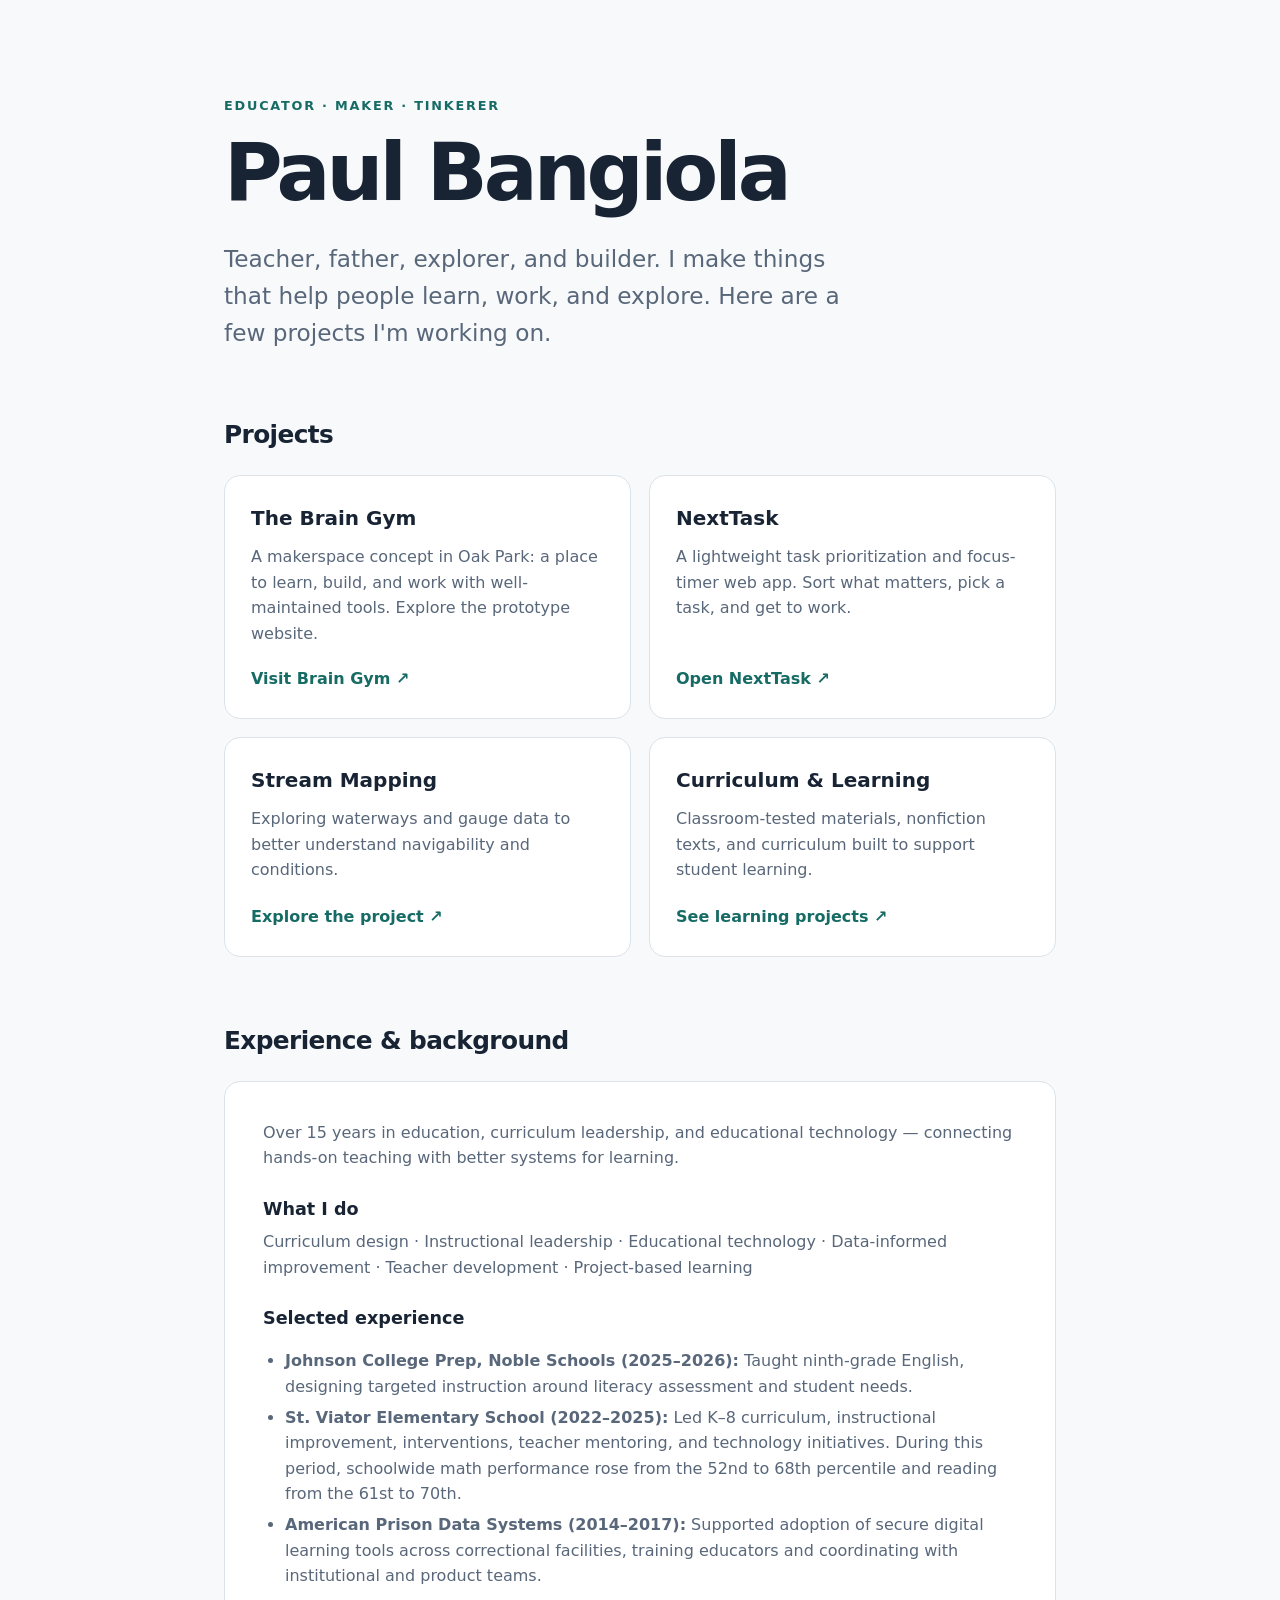
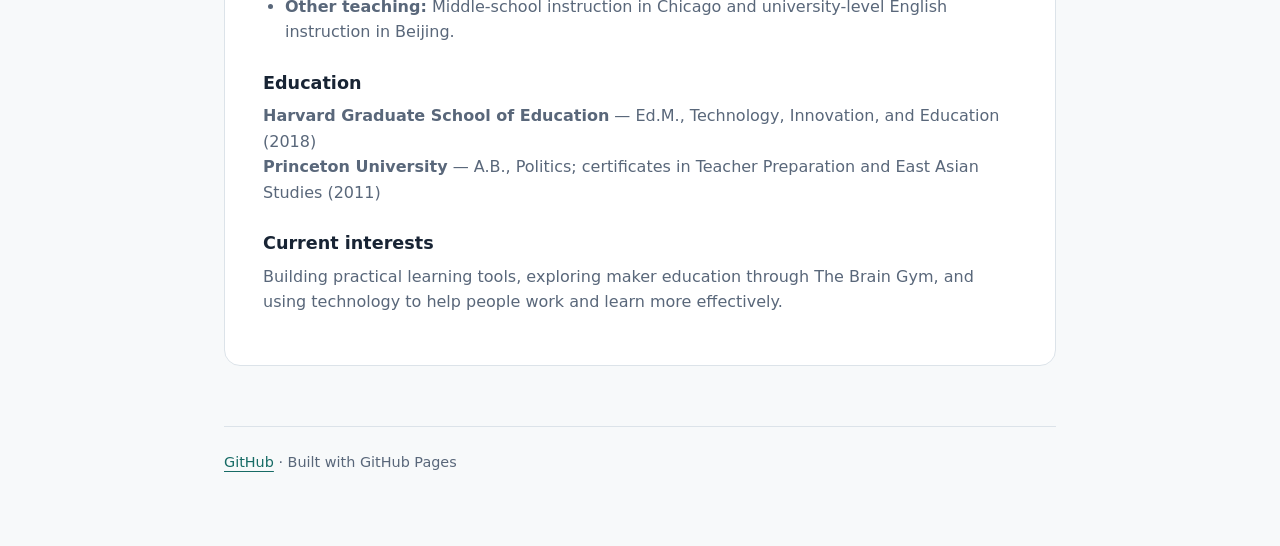
==== index.html @ 5a9c668d "Add public portfolio-style professional background" ====
<!doctype html>
<html lang="en">
<head>
<meta charset="utf-8"><meta name="viewport" content="width=device-width, initial-scale=1">
<meta name="description" content="Paul Bangiola — educator, maker, and builder. Projects in education, technology, and hands-on learning.">
<title>Paul Bangiola | Projects</title>
<style>
:root{color-scheme:light;--ink:#182434;--muted:#59677a;--line:#dce3e9;--accent:#176b65}
*{box-sizing:border-box}body{margin:0;background:#f7f9fa;color:var(--ink);font-family:system-ui,-apple-system,BlinkMacSystemFont,"Segoe UI",sans-serif;line-height:1.6}
main{max-width:880px;margin:auto;padding:clamp(32px,8vw,96px) 24px 72px}
.eyebrow{font-size:.8rem;letter-spacing:.14em;text-transform:uppercase;font-weight:750;color:var(--accent)}
h1{font-size:clamp(2.8rem,7vw,5rem);line-height:1.08;letter-spacing:-.05em;margin:14px 0}
.lead{font-size:clamp(1.15rem,2.7vw,1.45rem);max-width:650px;color:var(--muted)}
h2{margin:64px 0 20px;font-size:1.55rem;letter-spacing:-.025em}
.projects{display:grid;grid-template-columns:repeat(auto-fit,minmax(min(100%,290px),1fr));gap:18px}
.card{background:white;border:1px solid var(--line);border-radius:16px;padding:26px;display:flex;flex-direction:column;min-height:220px}
.card h3{font-size:1.25rem;margin:0 0 10px}.card p{color:var(--muted);margin:0 0 20px;flex:1}
a{color:var(--accent);text-underline-offset:4px}.card a{font-weight:700;text-decoration:none}.card a:hover{text-decoration:underline}
 .resume{background:#fff;border:1px solid var(--line);border-radius:16px;padding:clamp(22px,4vw,38px)}.resume h3{margin:24px 0 6px;font-size:1.1rem}.resume p{margin:0 0 12px;color:var(--muted)}.resume ul{padding-left:22px;color:var(--muted)}.resume li{margin:5px 0}footer{border-top:1px solid var(--line);margin-top:60px;padding-top:24px;color:var(--muted);font-size:.9rem}
</style>
</head>
<body><main>
<div class="eyebrow">Educator · Maker · Tinkerer</div>
<h1>Paul Bangiola</h1>
<p class="lead">Teacher, father, explorer, and builder. I make things that help people learn, work, and explore. Here are a few projects I'm working on.</p>
<h2>Projects</h2>
<section class="projects" aria-label="Projects">
<article class="card"><h3>The Brain Gym</h3><p>A makerspace concept in Oak Park: a place to learn, build, and work with well-maintained tools. Explore the prototype website.</p><a href="https://www.opbraingym.com/">Visit Brain Gym ↗</a></article>
<article class="card"><h3>NextTask</h3><p>A lightweight task prioritization and focus-timer web app. Sort what matters, pick a task, and get to work.</p><a href="https://pbangiola.github.io/nexttask/">Open NextTask ↗</a></article>
<article class="card"><h3>Stream Mapping</h3><p>Exploring waterways and gauge data to better understand navigability and conditions.</p><a href="https://github.com/pbangiola/southern-lake-michigan-flow">Explore the project ↗</a></article>
<article class="card"><h3>Curriculum &amp; Learning</h3><p>Classroom-tested materials, nonfiction texts, and curriculum built to support student learning.</p><a href="https://github.com/pbangiola/LearningWebsites">See learning projects ↗</a></article>
</section>
<section id="resume" aria-labelledby="resume-title"><h2 id="resume-title">Experience &amp; background</h2><div class="resume"><p>Over 15 years in education, curriculum leadership, and educational technology — connecting hands-on teaching with better systems for learning.</p><h3>What I do</h3><p>Curriculum design · Instructional leadership · Educational technology · Data-informed improvement · Teacher development · Project-based learning</p><h3>Selected experience</h3><ul><li><strong>Johnson College Prep, Noble Schools (2025–2026):</strong> Taught ninth-grade English, designing targeted instruction around literacy assessment and student needs.</li><li><strong>St. Viator Elementary School (2022–2025):</strong> Led K–8 curriculum, instructional improvement, interventions, teacher mentoring, and technology initiatives. During this period, schoolwide math performance rose from the 52nd to 68th percentile and reading from the 61st to 70th.</li><li><strong>American Prison Data Systems (2014–2017):</strong> Supported adoption of secure digital learning tools across correctional facilities, training educators and coordinating with institutional and product teams.</li><li><strong>Other teaching:</strong> Middle-school instruction in Chicago and university-level English instruction in Beijing.</li></ul><h3>Education</h3><p><strong>Harvard Graduate School of Education</strong> — Ed.M., Technology, Innovation, and Education (2018)<br><strong>Princeton University</strong> — A.B., Politics; certificates in Teacher Preparation and East Asian Studies (2011)</p><h3>Current interests</h3><p>Building practical learning tools, exploring maker education through The Brain Gym, and using technology to help people work and learn more effectively.</p></div></section>
<footer><a href="https://github.com/pbangiola">GitHub</a> · Built with GitHub Pages</footer>
</main></body></html>
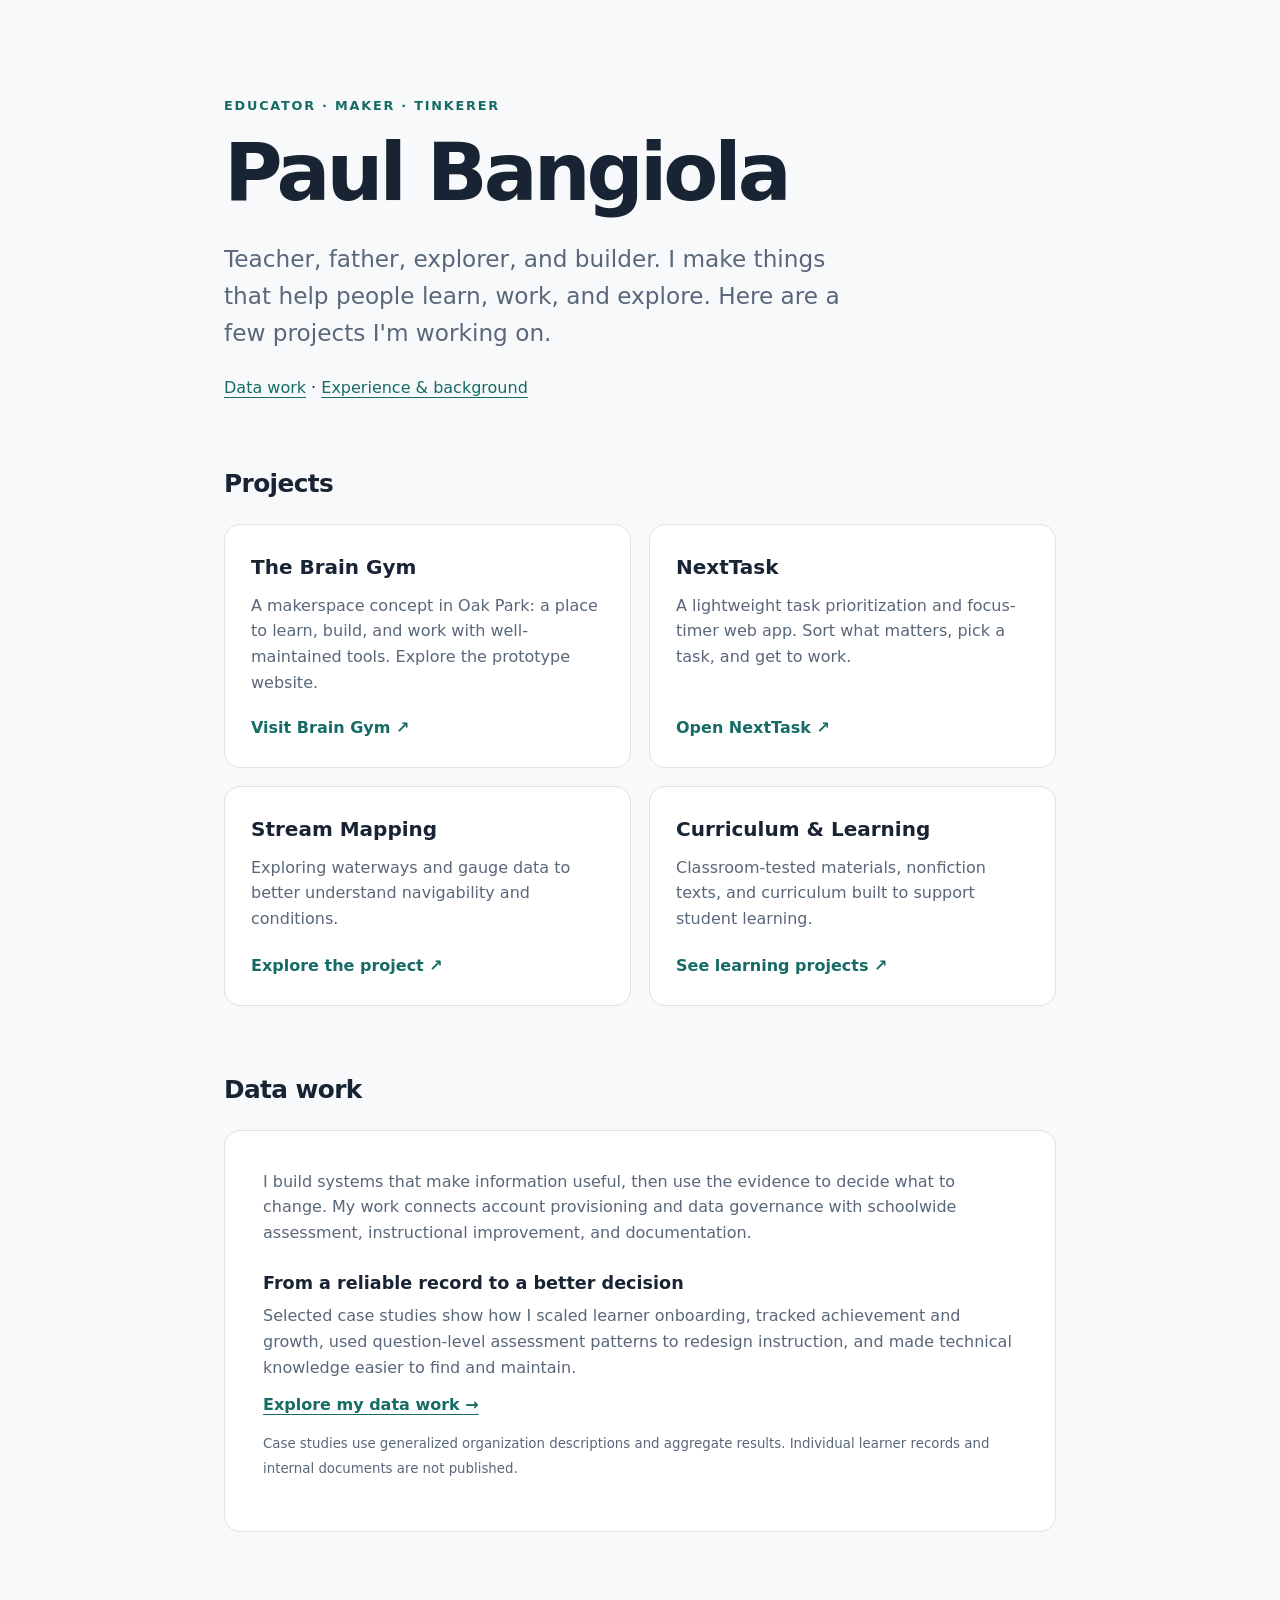
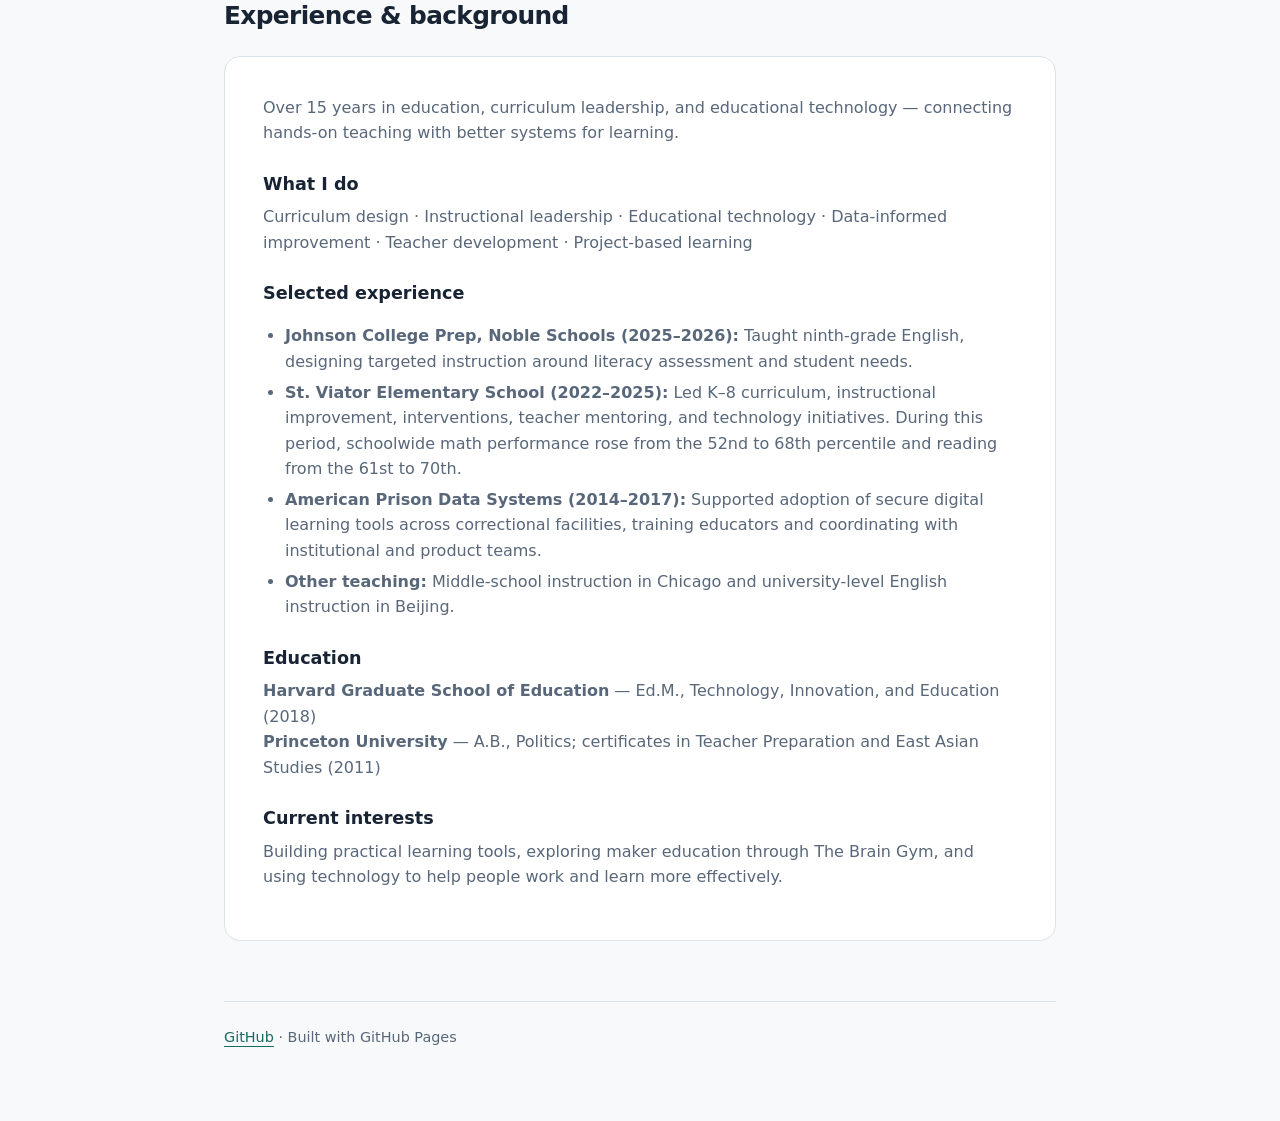
==== commit 24eaf6e8: "Link data work from personal homepage" ====
--- a/index.html
+++ b/index.html
@@ -23,13 +23,24 @@
 <div class="eyebrow">Educator · Maker · Tinkerer</div>
 <h1>Paul Bangiola</h1>
 <p class="lead">Teacher, father, explorer, and builder. I make things that help people learn, work, and explore. Here are a few projects I'm working on.</p>
+<nav aria-label="Page sections"><a href="#data-work">Data work</a> · <a href="#resume">Experience &amp; background</a></nav>
 <h2>Projects</h2>
 <section class="projects" aria-label="Projects">
-<article class="card"><h3>The Brain Gym</h3><p>A makerspace concept in Oak Park: a place to learn, build, and work with well-maintained tools. Explore the prototype website.</p><a href="https://www.opbraingym.com/">Visit Brain Gym ↗</a></article>
+<article class="card"><h3>The Brain Gym</h3><p>A makerspace concept in Oak Park: a place to learn, build, and work with well-maintained tools. Explore the prototype website.</p><a href="https://pbangiola.github.io/opbraingym/">Visit Brain Gym ↗</a></article>
 <article class="card"><h3>NextTask</h3><p>A lightweight task prioritization and focus-timer web app. Sort what matters, pick a task, and get to work.</p><a href="https://pbangiola.github.io/nexttask/">Open NextTask ↗</a></article>
 <article class="card"><h3>Stream Mapping</h3><p>Exploring waterways and gauge data to better understand navigability and conditions.</p><a href="https://github.com/pbangiola/southern-lake-michigan-flow">Explore the project ↗</a></article>
 <article class="card"><h3>Curriculum &amp; Learning</h3><p>Classroom-tested materials, nonfiction texts, and curriculum built to support student learning.</p><a href="https://github.com/pbangiola/LearningWebsites">See learning projects ↗</a></article>
 </section>
+<section id="data-work" aria-labelledby="data-title">
+<h2 id="data-title">Data work</h2>
+<div class="resume">
+<p>I build systems that make information useful, then use the evidence to decide what to change. My work connects account provisioning and data governance with schoolwide assessment, instructional improvement, and documentation.</p>
+<h3>From a reliable record to a better decision</h3>
+<p>Selected case studies show how I scaled learner onboarding, tracked achievement and growth, used question-level assessment patterns to redesign instruction, and made technical knowledge easier to find and maintain.</p>
+<p><a href="data-work.html"><strong>Explore my data work →</strong></a></p>
+<p><small>Case studies use generalized organization descriptions and aggregate results. Individual learner records and internal documents are not published.</small></p>
+</div>
+</section>
 <section id="resume" aria-labelledby="resume-title"><h2 id="resume-title">Experience &amp; background</h2><div class="resume"><p>Over 15 years in education, curriculum leadership, and educational technology — connecting hands-on teaching with better systems for learning.</p><h3>What I do</h3><p>Curriculum design · Instructional leadership · Educational technology · Data-informed improvement · Teacher development · Project-based learning</p><h3>Selected experience</h3><ul><li><strong>Johnson College Prep, Noble Schools (2025–2026):</strong> Taught ninth-grade English, designing targeted instruction around literacy assessment and student needs.</li><li><strong>St. Viator Elementary School (2022–2025):</strong> Led K–8 curriculum, instructional improvement, interventions, teacher mentoring, and technology initiatives. During this period, schoolwide math performance rose from the 52nd to 68th percentile and reading from the 61st to 70th.</li><li><strong>American Prison Data Systems (2014–2017):</strong> Supported adoption of secure digital learning tools across correctional facilities, training educators and coordinating with institutional and product teams.</li><li><strong>Other teaching:</strong> Middle-school instruction in Chicago and university-level English instruction in Beijing.</li></ul><h3>Education</h3><p><strong>Harvard Graduate School of Education</strong> — Ed.M., Technology, Innovation, and Education (2018)<br><strong>Princeton University</strong> — A.B., Politics; certificates in Teacher Preparation and East Asian Studies (2011)</p><h3>Current interests</h3><p>Building practical learning tools, exploring maker education through The Brain Gym, and using technology to help people work and learn more effectively.</p></div></section>
 <footer><a href="https://github.com/pbangiola">GitHub</a> · Built with GitHub Pages</footer>
-</main></body></html>+</main></body></html>
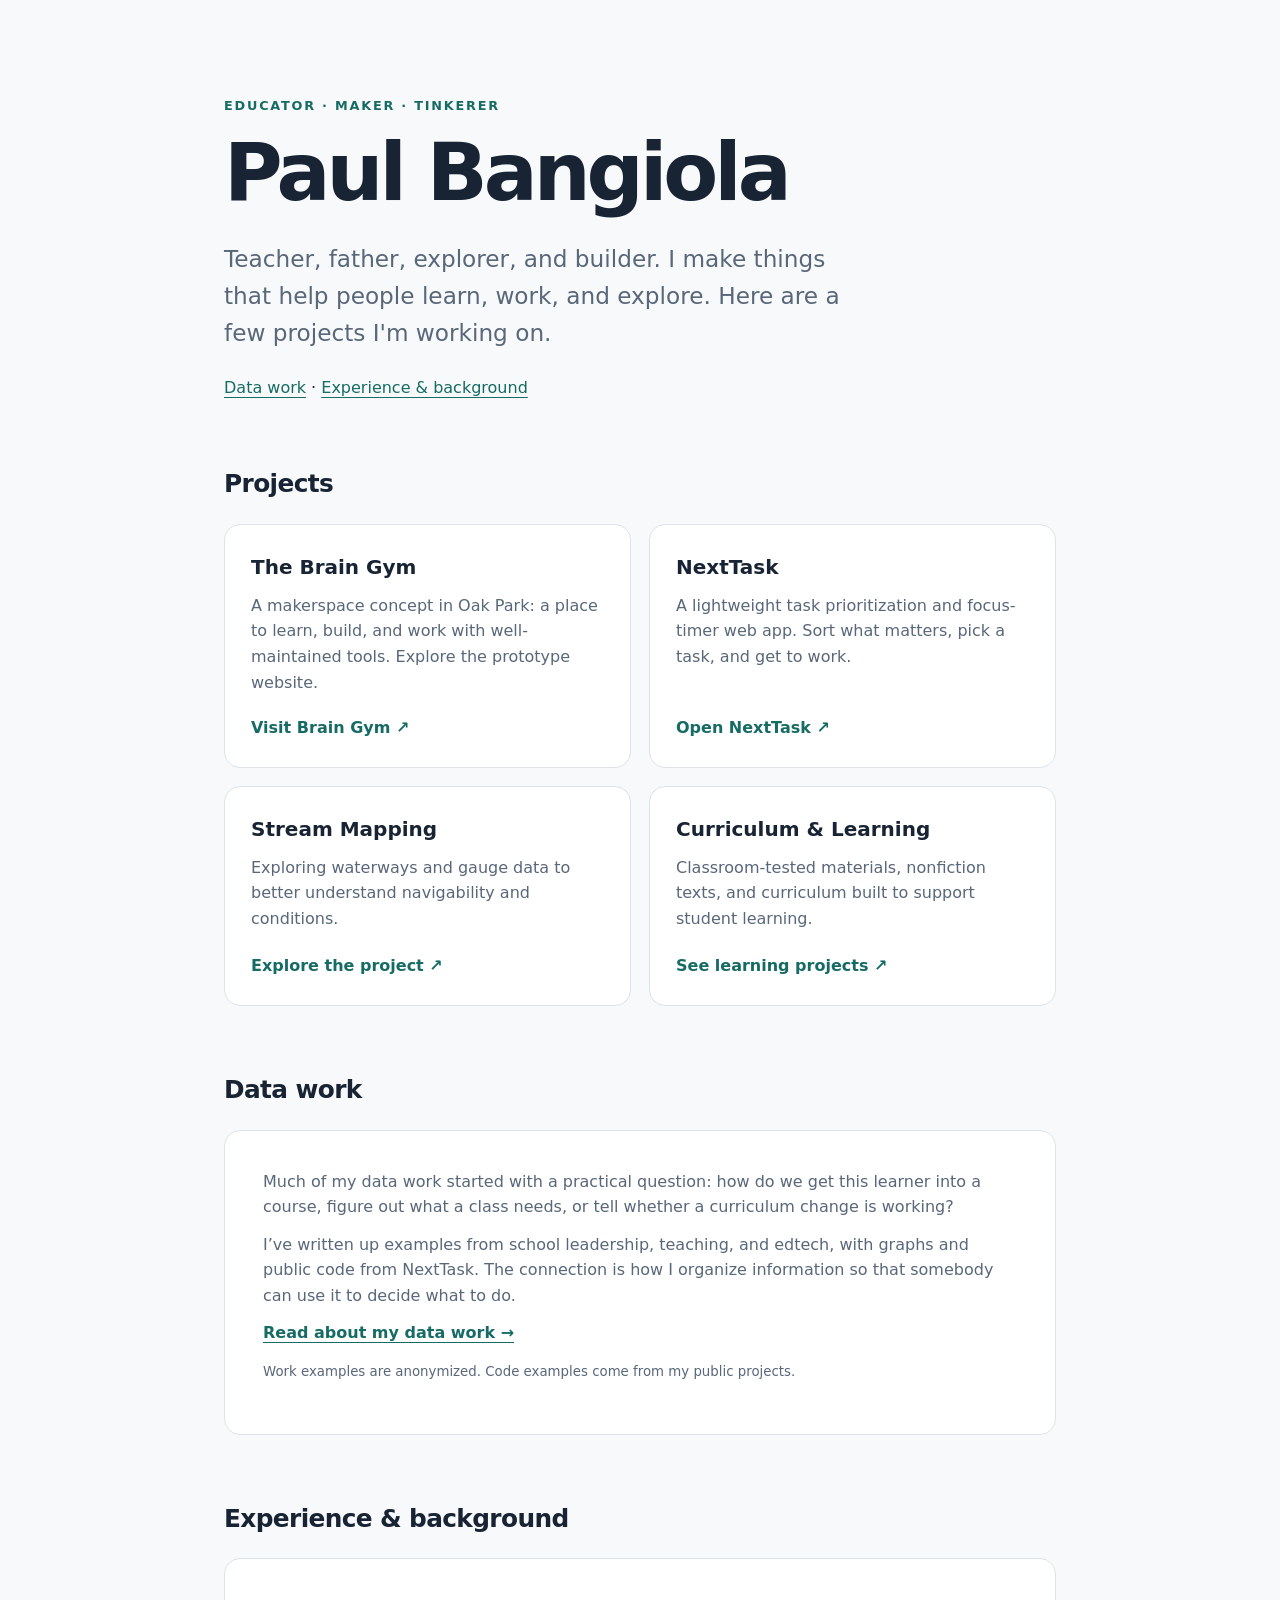
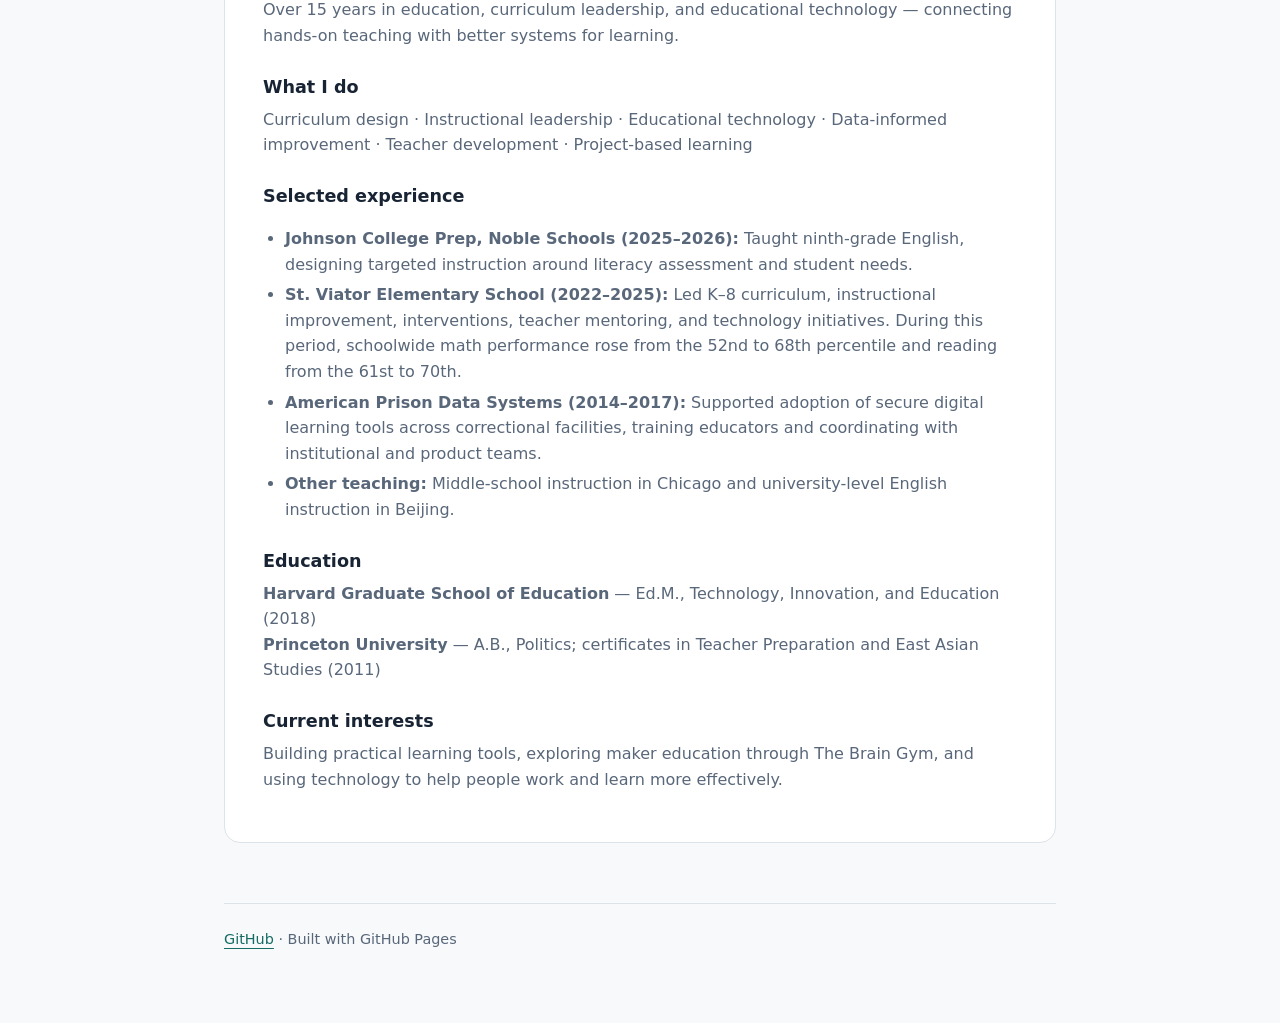
==== commit 8a23e9da: "Rewrite index.html with narrative data stories and visual examples" ====
--- a/index.html
+++ b/index.html
@@ -34,11 +34,10 @@
 <section id="data-work" aria-labelledby="data-title">
 <h2 id="data-title">Data work</h2>
 <div class="resume">
-<p>I build systems that make information useful, then use the evidence to decide what to change. My work connects account provisioning and data governance with schoolwide assessment, instructional improvement, and documentation.</p>
-<h3>From a reliable record to a better decision</h3>
-<p>Selected case studies show how I scaled learner onboarding, tracked achievement and growth, used question-level assessment patterns to redesign instruction, and made technical knowledge easier to find and maintain.</p>
-<p><a href="data-work.html"><strong>Explore my data work →</strong></a></p>
-<p><small>Case studies use generalized organization descriptions and aggregate results. Individual learner records and internal documents are not published.</small></p>
+<p>Much of my data work started with a practical question: how do we get this learner into a course, figure out what a class needs, or tell whether a curriculum change is working?</p>
+<p>I’ve written up examples from school leadership, teaching, and edtech, with graphs and public code from NextTask. The connection is how I organize information so that somebody can use it to decide what to do.</p>
+<p><a href="data-work.html"><strong>Read about my data work →</strong></a></p>
+<p><small>Work examples are anonymized. Code examples come from my public projects.</small></p>
 </div>
 </section>
 <section id="resume" aria-labelledby="resume-title"><h2 id="resume-title">Experience &amp; background</h2><div class="resume"><p>Over 15 years in education, curriculum leadership, and educational technology — connecting hands-on teaching with better systems for learning.</p><h3>What I do</h3><p>Curriculum design · Instructional leadership · Educational technology · Data-informed improvement · Teacher development · Project-based learning</p><h3>Selected experience</h3><ul><li><strong>Johnson College Prep, Noble Schools (2025–2026):</strong> Taught ninth-grade English, designing targeted instruction around literacy assessment and student needs.</li><li><strong>St. Viator Elementary School (2022–2025):</strong> Led K–8 curriculum, instructional improvement, interventions, teacher mentoring, and technology initiatives. During this period, schoolwide math performance rose from the 52nd to 68th percentile and reading from the 61st to 70th.</li><li><strong>American Prison Data Systems (2014–2017):</strong> Supported adoption of secure digital learning tools across correctional facilities, training educators and coordinating with institutional and product teams.</li><li><strong>Other teaching:</strong> Middle-school instruction in Chicago and university-level English instruction in Beijing.</li></ul><h3>Education</h3><p><strong>Harvard Graduate School of Education</strong> — Ed.M., Technology, Innovation, and Education (2018)<br><strong>Princeton University</strong> — A.B., Politics; certificates in Teacher Preparation and East Asian Studies (2011)</p><h3>Current interests</h3><p>Building practical learning tools, exploring maker education through The Brain Gym, and using technology to help people work and learn more effectively.</p></div></section>
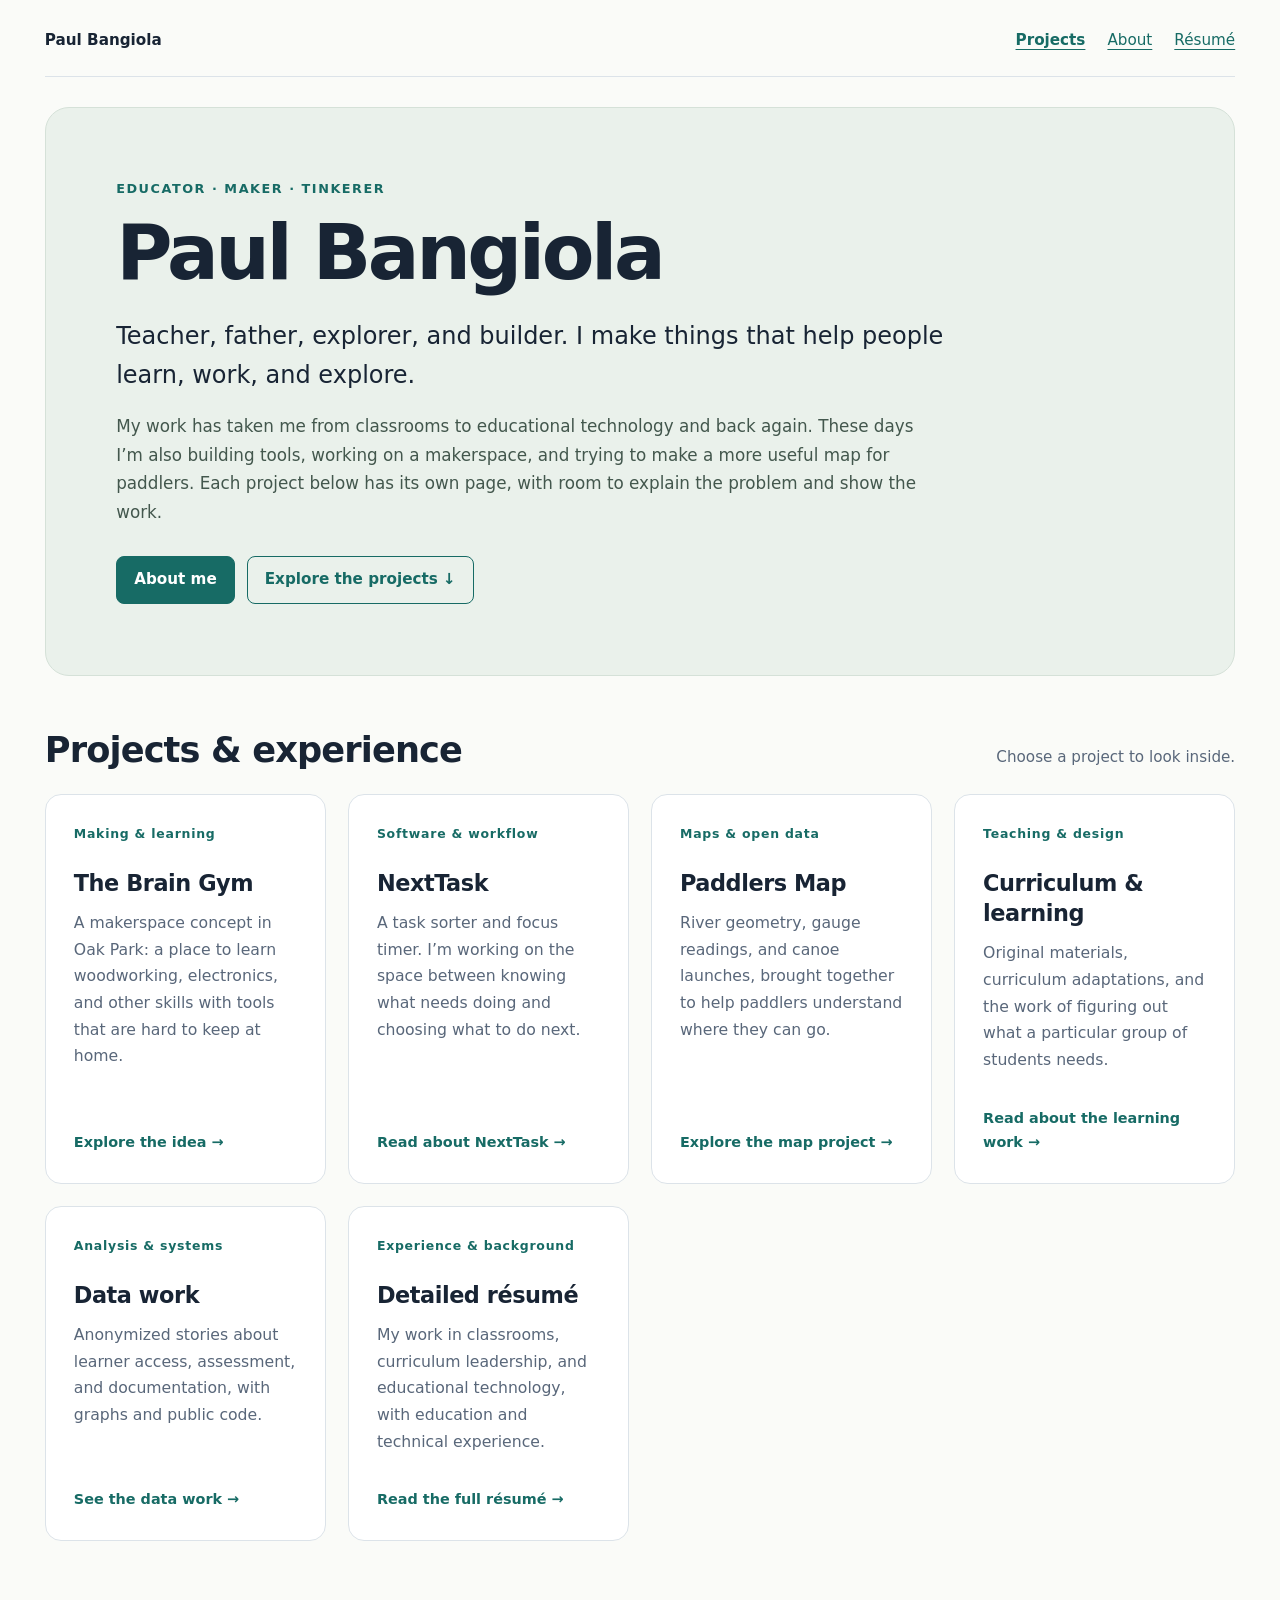
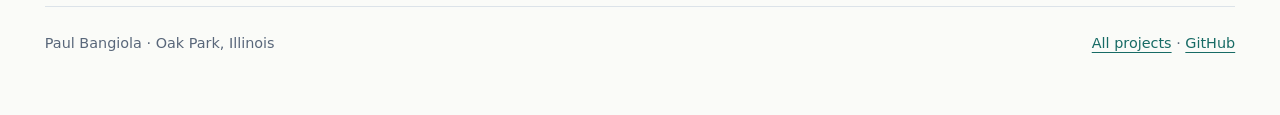
==== commit b382bbc5: "Update index.html for separate portfolio pages" ====
--- a/index.html
+++ b/index.html
@@ -1,45 +1,7 @@
 <!doctype html>
-<html lang="en">
-<head>
-<meta charset="utf-8"><meta name="viewport" content="width=device-width, initial-scale=1">
-<meta name="description" content="Paul Bangiola — educator, maker, and builder. Projects in education, technology, and hands-on learning.">
-<title>Paul Bangiola | Projects</title>
-<style>
-:root{color-scheme:light;--ink:#182434;--muted:#59677a;--line:#dce3e9;--accent:#176b65}
-*{box-sizing:border-box}body{margin:0;background:#f7f9fa;color:var(--ink);font-family:system-ui,-apple-system,BlinkMacSystemFont,"Segoe UI",sans-serif;line-height:1.6}
-main{max-width:880px;margin:auto;padding:clamp(32px,8vw,96px) 24px 72px}
-.eyebrow{font-size:.8rem;letter-spacing:.14em;text-transform:uppercase;font-weight:750;color:var(--accent)}
-h1{font-size:clamp(2.8rem,7vw,5rem);line-height:1.08;letter-spacing:-.05em;margin:14px 0}
-.lead{font-size:clamp(1.15rem,2.7vw,1.45rem);max-width:650px;color:var(--muted)}
-h2{margin:64px 0 20px;font-size:1.55rem;letter-spacing:-.025em}
-.projects{display:grid;grid-template-columns:repeat(auto-fit,minmax(min(100%,290px),1fr));gap:18px}
-.card{background:white;border:1px solid var(--line);border-radius:16px;padding:26px;display:flex;flex-direction:column;min-height:220px}
-.card h3{font-size:1.25rem;margin:0 0 10px}.card p{color:var(--muted);margin:0 0 20px;flex:1}
-a{color:var(--accent);text-underline-offset:4px}.card a{font-weight:700;text-decoration:none}.card a:hover{text-decoration:underline}
- .resume{background:#fff;border:1px solid var(--line);border-radius:16px;padding:clamp(22px,4vw,38px)}.resume h3{margin:24px 0 6px;font-size:1.1rem}.resume p{margin:0 0 12px;color:var(--muted)}.resume ul{padding-left:22px;color:var(--muted)}.resume li{margin:5px 0}footer{border-top:1px solid var(--line);margin-top:60px;padding-top:24px;color:var(--muted);font-size:.9rem}
-</style>
-</head>
-<body><main>
-<div class="eyebrow">Educator · Maker · Tinkerer</div>
-<h1>Paul Bangiola</h1>
-<p class="lead">Teacher, father, explorer, and builder. I make things that help people learn, work, and explore. Here are a few projects I'm working on.</p>
-<nav aria-label="Page sections"><a href="#data-work">Data work</a> · <a href="#resume">Experience &amp; background</a></nav>
-<h2>Projects</h2>
-<section class="projects" aria-label="Projects">
-<article class="card"><h3>The Brain Gym</h3><p>A makerspace concept in Oak Park: a place to learn, build, and work with well-maintained tools. Explore the prototype website.</p><a href="https://pbangiola.github.io/opbraingym/">Visit Brain Gym ↗</a></article>
-<article class="card"><h3>NextTask</h3><p>A lightweight task prioritization and focus-timer web app. Sort what matters, pick a task, and get to work.</p><a href="https://pbangiola.github.io/nexttask/">Open NextTask ↗</a></article>
-<article class="card"><h3>Stream Mapping</h3><p>Exploring waterways and gauge data to better understand navigability and conditions.</p><a href="https://github.com/pbangiola/southern-lake-michigan-flow">Explore the project ↗</a></article>
-<article class="card"><h3>Curriculum &amp; Learning</h3><p>Classroom-tested materials, nonfiction texts, and curriculum built to support student learning.</p><a href="https://github.com/pbangiola/LearningWebsites">See learning projects ↗</a></article>
-</section>
-<section id="data-work" aria-labelledby="data-title">
-<h2 id="data-title">Data work</h2>
-<div class="resume">
-<p>Much of my data work started with a practical question: how do we get this learner into a course, figure out what a class needs, or tell whether a curriculum change is working?</p>
-<p>I’ve written up examples from school leadership, teaching, and edtech, with graphs and public code from NextTask. The connection is how I organize information so that somebody can use it to decide what to do.</p>
-<p><a href="data-work.html"><strong>Read about my data work →</strong></a></p>
-<p><small>Work examples are anonymized. Code examples come from my public projects.</small></p>
-</div>
-</section>
-<section id="resume" aria-labelledby="resume-title"><h2 id="resume-title">Experience &amp; background</h2><div class="resume"><p>Over 15 years in education, curriculum leadership, and educational technology — connecting hands-on teaching with better systems for learning.</p><h3>What I do</h3><p>Curriculum design · Instructional leadership · Educational technology · Data-informed improvement · Teacher development · Project-based learning</p><h3>Selected experience</h3><ul><li><strong>Johnson College Prep, Noble Schools (2025–2026):</strong> Taught ninth-grade English, designing targeted instruction around literacy assessment and student needs.</li><li><strong>St. Viator Elementary School (2022–2025):</strong> Led K–8 curriculum, instructional improvement, interventions, teacher mentoring, and technology initiatives. During this period, schoolwide math performance rose from the 52nd to 68th percentile and reading from the 61st to 70th.</li><li><strong>American Prison Data Systems (2014–2017):</strong> Supported adoption of secure digital learning tools across correctional facilities, training educators and coordinating with institutional and product teams.</li><li><strong>Other teaching:</strong> Middle-school instruction in Chicago and university-level English instruction in Beijing.</li></ul><h3>Education</h3><p><strong>Harvard Graduate School of Education</strong> — Ed.M., Technology, Innovation, and Education (2018)<br><strong>Princeton University</strong> — A.B., Politics; certificates in Teacher Preparation and East Asian Studies (2011)</p><h3>Current interests</h3><p>Building practical learning tools, exploring maker education through The Brain Gym, and using technology to help people work and learn more effectively.</p></div></section>
-<footer><a href="https://github.com/pbangiola">GitHub</a> · Built with GitHub Pages</footer>
-</main></body></html>
+<html lang="en"><head><meta charset="utf-8"><meta name="viewport" content="width=device-width, initial-scale=1"><meta name="description" content="Paul Bangiola: educator, maker, and builder. Explore separate pages for projects, data work, curriculum, and a detailed résumé."><title>Projects | Paul Bangiola</title><link rel="stylesheet" href="portfolio.css"></head><body><a class="skip" href="#content">Skip to content</a><div class="shell"><nav class="topnav" aria-label="Main navigation"><a class="name" href="index.html">Paul Bangiola</a><div class="navlinks"><a href="index.html#projects" aria-current="page">Projects</a><a href="about.html">About</a><a href="resume.html">Résumé</a></div></nav><main id="content"><header class="hero"><p class="eyebrow">Educator · Maker · Tinkerer</p><h1>Paul Bangiola</h1><p class="lead">Teacher, father, explorer, and builder. I make things that help people learn, work, and explore.</p><p class="intro">My work has taken me from classrooms to educational technology and back again. These days I’m also building tools, working on a makerspace, and trying to make a more useful map for paddlers. Each project below has its own page, with room to explain the problem and show the work.</p><div class="actions"><a class="button primary" href="about.html">About me</a><a class="button" href="#projects">Explore the projects ↓</a></div></header><section id="projects" aria-labelledby="projects-title"><div class="section-intro"><h2 id="projects-title">Projects &amp; experience</h2><p>Choose a project to look inside.</p></div><div class="projects"><a class="card" href="brain-gym.html"><p class="category">Making & learning</p><h3>The Brain Gym</h3><p>A makerspace concept in Oak Park: a place to learn woodworking, electronics, and other skills with tools that are hard to keep at home.</p><span class="open">Explore the idea <span aria-hidden="true">→</span></span></a>
+<a class="card" href="nexttask.html"><p class="category">Software & workflow</p><h3>NextTask</h3><p>A task sorter and focus timer. I’m working on the space between knowing what needs doing and choosing what to do next.</p><span class="open">Read about NextTask <span aria-hidden="true">→</span></span></a>
+<a class="card" href="paddlers-map.html"><p class="category">Maps & open data</p><h3>Paddlers Map</h3><p>River geometry, gauge readings, and canoe launches, brought together to help paddlers understand where they can go.</p><span class="open">Explore the map project <span aria-hidden="true">→</span></span></a>
+<a class="card" href="learning.html"><p class="category">Teaching & design</p><h3>Curriculum & learning</h3><p>Original materials, curriculum adaptations, and the work of figuring out what a particular group of students needs.</p><span class="open">Read about the learning work <span aria-hidden="true">→</span></span></a>
+<a class="card" id="data-work" href="data-work.html"><p class="category">Analysis & systems</p><h3>Data work</h3><p>Anonymized stories about learner access, assessment, and documentation, with graphs and public code.</p><span class="open">See the data work <span aria-hidden="true">→</span></span></a>
+<a class="card" id="resume" href="resume.html"><p class="category">Experience & background</p><h3>Detailed résumé</h3><p>My work in classrooms, curriculum leadership, and educational technology, with education and technical experience.</p><span class="open">Read the full résumé <span aria-hidden="true">→</span></span></a></div></section></main><footer class="sitefooter"><p>Paul Bangiola · Oak Park, Illinois</p><div><a href="index.html#projects">All projects</a> · <a href="https://github.com/pbangiola">GitHub</a></div></footer></div></body></html>
--- a/portfolio.css
+++ b/portfolio.css
@@ -0,0 +1,9 @@
+
+:root{color-scheme:light;--ink:#182434;--muted:#59677a;--line:#dce3e9;--accent:#176b65;--paper:#fff;--bg:#fafbf8}
+*{box-sizing:border-box}html{scroll-behavior:smooth;scroll-padding-top:24px}body{margin:0;background:var(--bg);color:var(--ink);font-family:system-ui,-apple-system,BlinkMacSystemFont,"Segoe UI",sans-serif;line-height:1.7}a{color:var(--accent);text-underline-offset:4px}a:focus-visible{outline:3px solid var(--accent);outline-offset:5px}.skip{position:absolute;top:-100px;left:24px;background:#fff;padding:12px;z-index:3}.skip:focus{top:4px}.shell{max-width:1500px;margin:auto;padding:28px clamp(18px,3.5vw,54px) 60px}.topnav{display:flex;align-items:center;justify-content:space-between;gap:18px;flex-wrap:wrap;border-bottom:1px solid var(--line);padding-bottom:22px;font-size:.95rem}.topnav .name{font-weight:750;text-decoration:none;color:var(--ink)}.navlinks{display:flex;gap:22px;flex-wrap:wrap}.navlinks [aria-current=page]{font-weight:700}.hero{margin:30px 0 52px;background:#eaf1eb;border:1px solid #d5e1d8;border-radius:24px;padding:clamp(28px,5.5vw,76px);min-height:390px;display:flex;flex-direction:column;justify-content:center}.eyebrow{font-size:.8rem;font-weight:700;letter-spacing:.12em;text-transform:uppercase;color:var(--accent);margin:0 0 12px}h1{font-size:clamp(2.65rem,6vw,5.3rem);line-height:1.06;letter-spacing:-.045em;margin:0 0 24px}h2{font-size:clamp(1.6rem,3vw,2.2rem);letter-spacing:-.025em;line-height:1.25;margin:0 0 20px}h3{font-size:1.25rem;line-height:1.35;margin:0 0 12px}p{margin:0 0 20px}.hero .lead{font-size:clamp(1.15rem,2vw,1.5rem);line-height:1.6;max-width:860px;margin-bottom:18px}.hero .intro{color:#43574d;max-width:800px;font-size:1.05rem}.actions{display:flex;gap:12px;flex-wrap:wrap;margin-top:10px}.button{display:inline-block;border:1px solid var(--accent);border-radius:8px;padding:10px 17px;font-size:.95rem;font-weight:650;text-decoration:none}.button.primary{background:var(--accent);color:white}.button:hover{box-shadow:0 2px 8px #176b651a}.section-intro{display:flex;justify-content:space-between;align-items:baseline;gap:15px;flex-wrap:wrap;margin-bottom:22px}.section-intro h2{margin:0}.section-intro p{margin:0;color:var(--muted);font-size:.95rem}.projects{display:grid;grid-template-columns:minmax(0,1fr);gap:22px;align-items:stretch}.card{display:flex;flex-direction:column;min-width:0;min-height:290px;padding:28px;background:var(--paper);border:1px solid var(--line);border-radius:16px;color:var(--ink);text-decoration:none;transition:border-color .15s,box-shadow .15s,transform .15s}.card:hover{border-color:#7da69a;box-shadow:0 8px 25px #1824340a;transform:translateY(-3px)}.card .category{font-size:.78rem;color:var(--accent);letter-spacing:.06em;margin:0 0 24px;font-weight:650}.card h3{font-size:1.4rem;letter-spacing:-.02em}.card p{color:var(--muted);font-size:.98rem;margin-bottom:22px}.card .open{margin-top:auto;padding-top:10px;font-size:.9rem;color:var(--accent);font-weight:650}.pagehead{max-width:850px;margin:60px auto 35px}.pagehead h1{font-size:clamp(2.5rem,5vw,4.3rem)}.pagehead .lead{font-size:1.3rem;color:var(--muted)}.reading{max-width:780px;margin:auto;font-size:1.06rem}.reading section{padding-top:35px;margin-top:35px;border-top:1px solid var(--line)}.reading li{margin:9px 0}.reading ul{padding-left:22px}.meta{font-size:.93rem;color:var(--muted)}.related{padding:24px;background:#eaf1eb;border-radius:12px;margin:35px 0}.related h2{font-size:1.2rem}.toc{display:flex;gap:12px 22px;flex-wrap:wrap;font-size:.95rem;margin:26px 0 0}.job{margin:32px 0 38px}.job h3{margin-bottom:5px}.job .meta{margin-bottom:14px}.resume-page h2{font-size:1.65rem}.back{margin:40px 0 0}.sitefooter{margin-top:65px;padding-top:24px;border-top:1px solid var(--line);color:var(--muted);font-size:.9rem;display:flex;justify-content:space-between;gap:14px;flex-wrap:wrap}.sitefooter p{margin:0}
+@media(min-width:520px){.projects{grid-template-columns:repeat(2,minmax(0,1fr))}}
+@media(min-width:960px){.projects{grid-template-columns:repeat(3,minmax(0,1fr))}}
+@media(min-width:1280px){.projects{grid-template-columns:repeat(4,minmax(0,1fr))}}
+@media(max-width:600px){.topnav{font-size:.9rem}.navlinks{gap:16px}.hero{min-height:0;border-radius:16px;margin:24px 0 36px}.card{padding:23px;min-height:260px}.projects{gap:16px}.pagehead{margin-top:38px}.reading{font-size:1.025rem}}
+@media(prefers-reduced-motion:reduce){html{scroll-behavior:auto}.card{transition:none}.card:hover{transform:none}}
+@media print{body{background:white}.shell{max-width:none;padding:0}.topnav,.skip,.sitefooter,.back,.actions,.toc{display:none}.pagehead{margin:0 0 24px}.pagehead h1{font-size:30pt}.reading{max-width:none;font-size:10.5pt}.job{break-inside:avoid}a{color:inherit}}
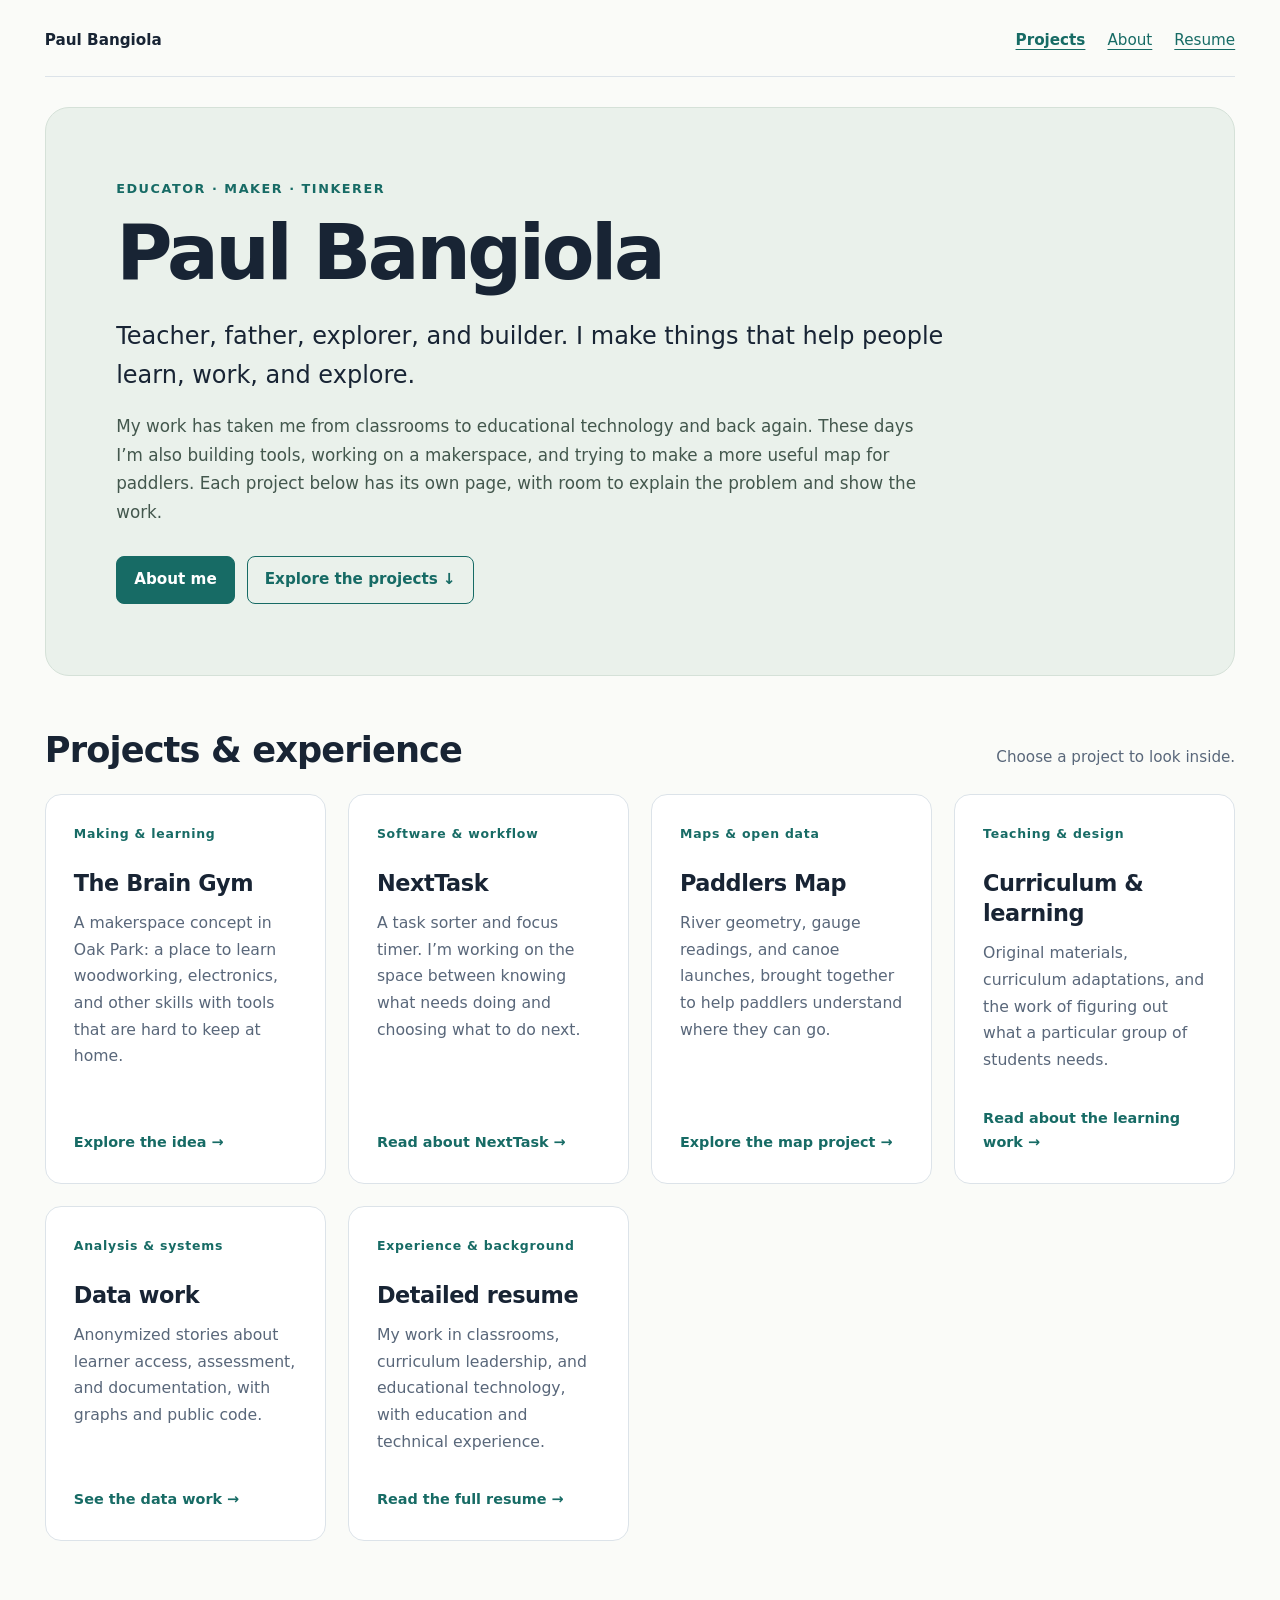
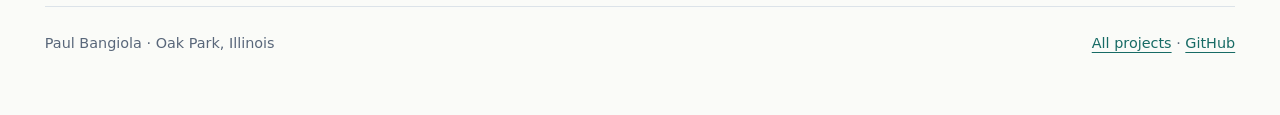
==== commit 11c6578e: "Use resume without accents" ====
--- a/index.html
+++ b/index.html
@@ -1,7 +1,7 @@
 <!doctype html>
-<html lang="en"><head><meta charset="utf-8"><meta name="viewport" content="width=device-width, initial-scale=1"><meta name="description" content="Paul Bangiola: educator, maker, and builder. Explore separate pages for projects, data work, curriculum, and a detailed résumé."><title>Projects | Paul Bangiola</title><link rel="stylesheet" href="portfolio.css"></head><body><a class="skip" href="#content">Skip to content</a><div class="shell"><nav class="topnav" aria-label="Main navigation"><a class="name" href="index.html">Paul Bangiola</a><div class="navlinks"><a href="index.html#projects" aria-current="page">Projects</a><a href="about.html">About</a><a href="resume.html">Résumé</a></div></nav><main id="content"><header class="hero"><p class="eyebrow">Educator · Maker · Tinkerer</p><h1>Paul Bangiola</h1><p class="lead">Teacher, father, explorer, and builder. I make things that help people learn, work, and explore.</p><p class="intro">My work has taken me from classrooms to educational technology and back again. These days I’m also building tools, working on a makerspace, and trying to make a more useful map for paddlers. Each project below has its own page, with room to explain the problem and show the work.</p><div class="actions"><a class="button primary" href="about.html">About me</a><a class="button" href="#projects">Explore the projects ↓</a></div></header><section id="projects" aria-labelledby="projects-title"><div class="section-intro"><h2 id="projects-title">Projects &amp; experience</h2><p>Choose a project to look inside.</p></div><div class="projects"><a class="card" href="brain-gym.html"><p class="category">Making & learning</p><h3>The Brain Gym</h3><p>A makerspace concept in Oak Park: a place to learn woodworking, electronics, and other skills with tools that are hard to keep at home.</p><span class="open">Explore the idea <span aria-hidden="true">→</span></span></a>
+<html lang="en"><head><meta charset="utf-8"><meta name="viewport" content="width=device-width, initial-scale=1"><meta name="description" content="Paul Bangiola: educator, maker, and builder. Explore separate pages for projects, data work, curriculum, and a detailed resume."><title>Projects | Paul Bangiola</title><link rel="stylesheet" href="portfolio.css"></head><body><a class="skip" href="#content">Skip to content</a><div class="shell"><nav class="topnav" aria-label="Main navigation"><a class="name" href="index.html">Paul Bangiola</a><div class="navlinks"><a href="index.html#projects" aria-current="page">Projects</a><a href="about.html">About</a><a href="resume.html">Resume</a></div></nav><main id="content"><header class="hero"><p class="eyebrow">Educator · Maker · Tinkerer</p><h1>Paul Bangiola</h1><p class="lead">Teacher, father, explorer, and builder. I make things that help people learn, work, and explore.</p><p class="intro">My work has taken me from classrooms to educational technology and back again. These days I’m also building tools, working on a makerspace, and trying to make a more useful map for paddlers. Each project below has its own page, with room to explain the problem and show the work.</p><div class="actions"><a class="button primary" href="about.html">About me</a><a class="button" href="#projects">Explore the projects ↓</a></div></header><section id="projects" aria-labelledby="projects-title"><div class="section-intro"><h2 id="projects-title">Projects &amp; experience</h2><p>Choose a project to look inside.</p></div><div class="projects"><a class="card" href="brain-gym.html"><p class="category">Making & learning</p><h3>The Brain Gym</h3><p>A makerspace concept in Oak Park: a place to learn woodworking, electronics, and other skills with tools that are hard to keep at home.</p><span class="open">Explore the idea <span aria-hidden="true">→</span></span></a>
 <a class="card" href="nexttask.html"><p class="category">Software & workflow</p><h3>NextTask</h3><p>A task sorter and focus timer. I’m working on the space between knowing what needs doing and choosing what to do next.</p><span class="open">Read about NextTask <span aria-hidden="true">→</span></span></a>
 <a class="card" href="paddlers-map.html"><p class="category">Maps & open data</p><h3>Paddlers Map</h3><p>River geometry, gauge readings, and canoe launches, brought together to help paddlers understand where they can go.</p><span class="open">Explore the map project <span aria-hidden="true">→</span></span></a>
 <a class="card" href="learning.html"><p class="category">Teaching & design</p><h3>Curriculum & learning</h3><p>Original materials, curriculum adaptations, and the work of figuring out what a particular group of students needs.</p><span class="open">Read about the learning work <span aria-hidden="true">→</span></span></a>
 <a class="card" id="data-work" href="data-work.html"><p class="category">Analysis & systems</p><h3>Data work</h3><p>Anonymized stories about learner access, assessment, and documentation, with graphs and public code.</p><span class="open">See the data work <span aria-hidden="true">→</span></span></a>
-<a class="card" id="resume" href="resume.html"><p class="category">Experience & background</p><h3>Detailed résumé</h3><p>My work in classrooms, curriculum leadership, and educational technology, with education and technical experience.</p><span class="open">Read the full résumé <span aria-hidden="true">→</span></span></a></div></section></main><footer class="sitefooter"><p>Paul Bangiola · Oak Park, Illinois</p><div><a href="index.html#projects">All projects</a> · <a href="https://github.com/pbangiola">GitHub</a></div></footer></div></body></html>
+<a class="card" id="resume" href="resume.html"><p class="category">Experience & background</p><h3>Detailed resume</h3><p>My work in classrooms, curriculum leadership, and educational technology, with education and technical experience.</p><span class="open">Read the full resume <span aria-hidden="true">→</span></span></a></div></section></main><footer class="sitefooter"><p>Paul Bangiola · Oak Park, Illinois</p><div><a href="index.html#projects">All projects</a> · <a href="https://github.com/pbangiola">GitHub</a></div></footer></div></body></html>
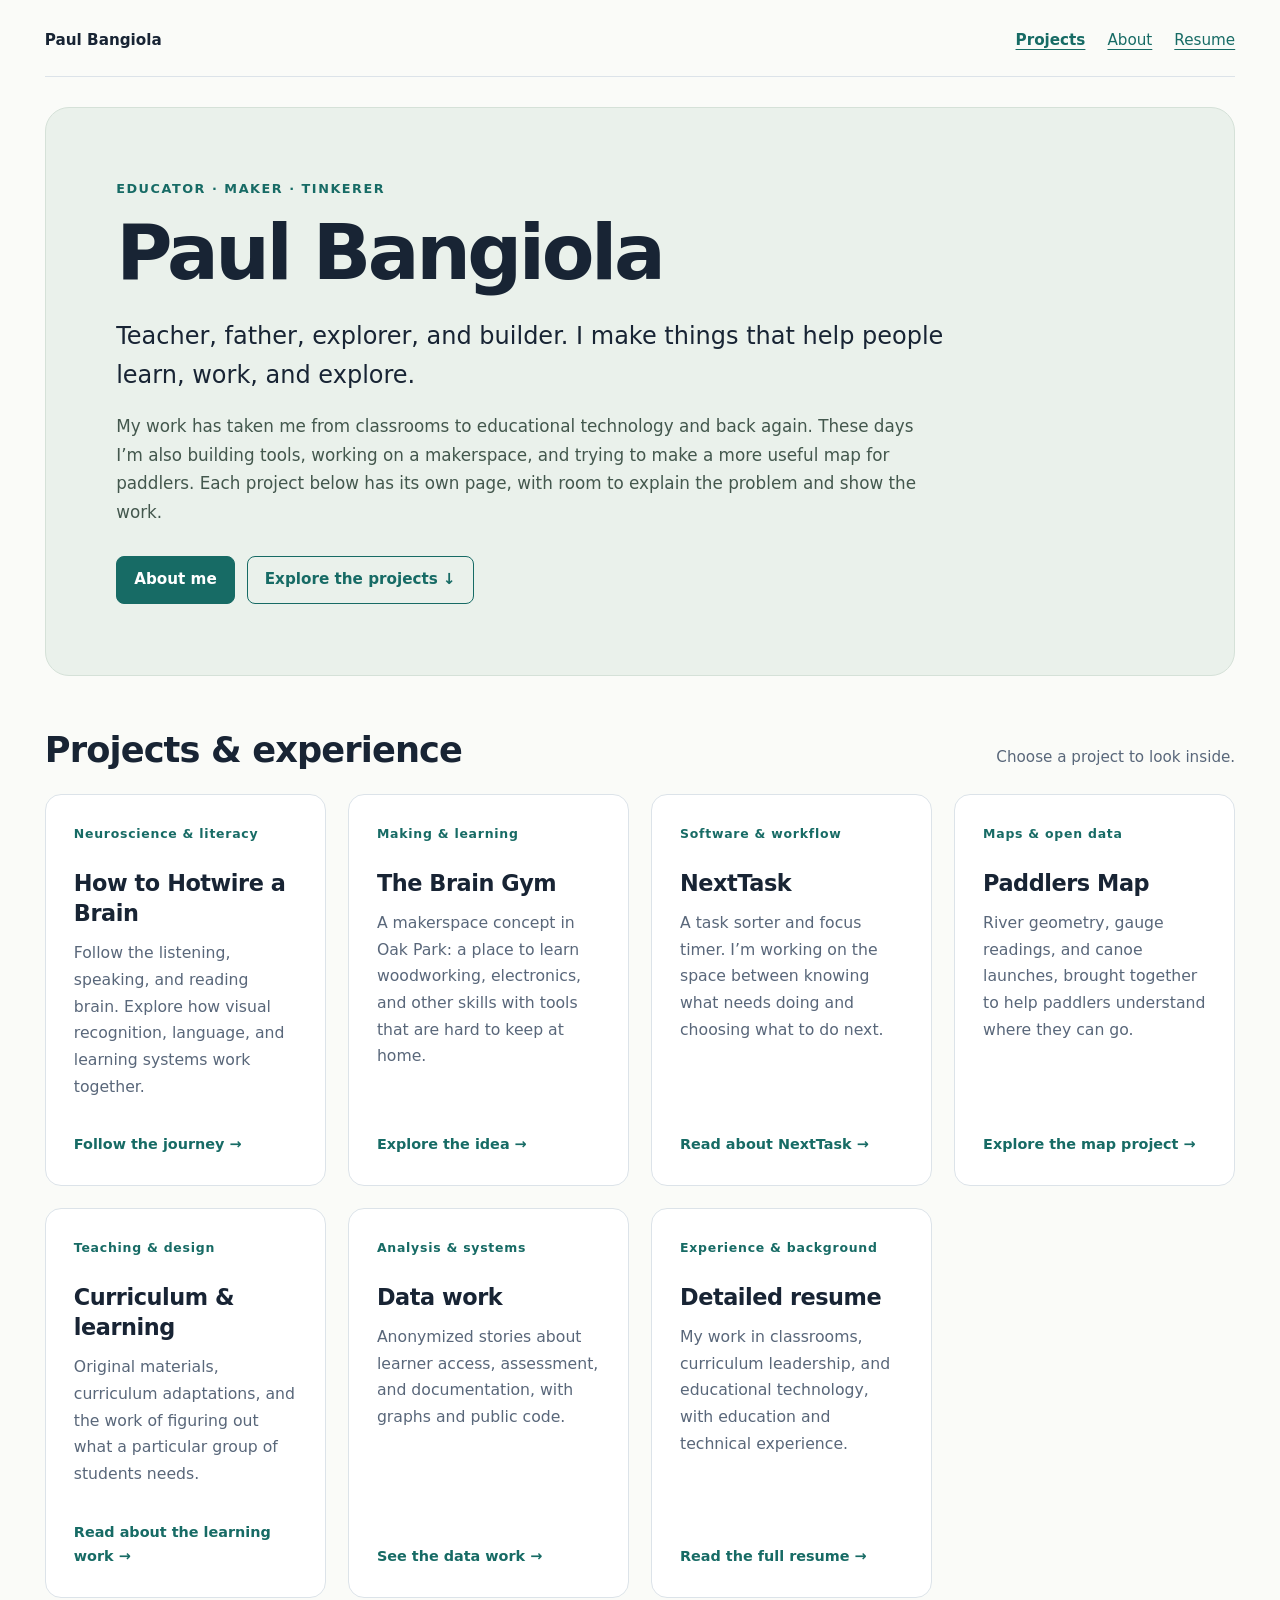
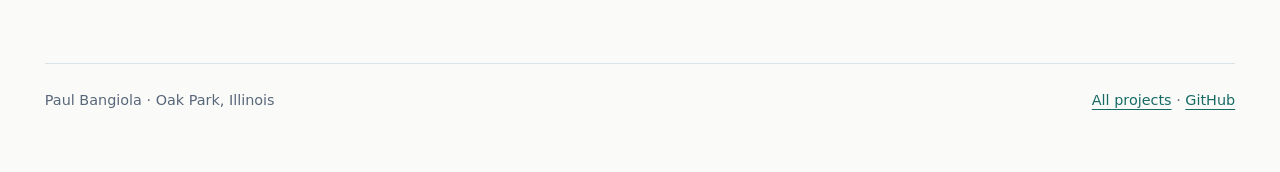
==== commit 042ec09a: "Link interactive reading brain experience from portfolio index" ====
--- a/index.html
+++ b/index.html
@@ -1,5 +1,5 @@
 <!doctype html>
-<html lang="en"><head><meta charset="utf-8"><meta name="viewport" content="width=device-width, initial-scale=1"><meta name="description" content="Paul Bangiola: educator, maker, and builder. Explore separate pages for projects, data work, curriculum, and a detailed resume."><title>Projects | Paul Bangiola</title><link rel="stylesheet" href="portfolio.css"></head><body><a class="skip" href="#content">Skip to content</a><div class="shell"><nav class="topnav" aria-label="Main navigation"><a class="name" href="index.html">Paul Bangiola</a><div class="navlinks"><a href="index.html#projects" aria-current="page">Projects</a><a href="about.html">About</a><a href="resume.html">Resume</a></div></nav><main id="content"><header class="hero"><p class="eyebrow">Educator · Maker · Tinkerer</p><h1>Paul Bangiola</h1><p class="lead">Teacher, father, explorer, and builder. I make things that help people learn, work, and explore.</p><p class="intro">My work has taken me from classrooms to educational technology and back again. These days I’m also building tools, working on a makerspace, and trying to make a more useful map for paddlers. Each project below has its own page, with room to explain the problem and show the work.</p><div class="actions"><a class="button primary" href="about.html">About me</a><a class="button" href="#projects">Explore the projects ↓</a></div></header><section id="projects" aria-labelledby="projects-title"><div class="section-intro"><h2 id="projects-title">Projects &amp; experience</h2><p>Choose a project to look inside.</p></div><div class="projects"><a class="card" href="brain-gym.html"><p class="category">Making & learning</p><h3>The Brain Gym</h3><p>A makerspace concept in Oak Park: a place to learn woodworking, electronics, and other skills with tools that are hard to keep at home.</p><span class="open">Explore the idea <span aria-hidden="true">→</span></span></a>
+<html lang="en"><head><meta charset="utf-8"><meta name="viewport" content="width=device-width, initial-scale=1"><meta name="description" content="Paul Bangiola: educator, maker, and builder. Explore separate pages for projects, data work, curriculum, and a detailed resume."><title>Projects | Paul Bangiola</title><link rel="stylesheet" href="portfolio.css"></head><body><a class="skip" href="#content">Skip to content</a><div class="shell"><nav class="topnav" aria-label="Main navigation"><a class="name" href="index.html">Paul Bangiola</a><div class="navlinks"><a href="index.html#projects" aria-current="page">Projects</a><a href="about.html">About</a><a href="resume.html">Resume</a></div></nav><main id="content"><header class="hero"><p class="eyebrow">Educator · Maker · Tinkerer</p><h1>Paul Bangiola</h1><p class="lead">Teacher, father, explorer, and builder. I make things that help people learn, work, and explore.</p><p class="intro">My work has taken me from classrooms to educational technology and back again. These days I’m also building tools, working on a makerspace, and trying to make a more useful map for paddlers. Each project below has its own page, with room to explain the problem and show the work.</p><div class="actions"><a class="button primary" href="about.html">About me</a><a class="button" href="#projects">Explore the projects ↓</a></div></header><section id="projects" aria-labelledby="projects-title"><div class="section-intro"><h2 id="projects-title">Projects &amp; experience</h2><p>Choose a project to look inside.</p></div><div class="projects"><a class="card" href="reading-brain.html"><p class="category">Neuroscience &amp; literacy</p><h3>How to Hotwire a Brain</h3><p>Follow the listening, speaking, and reading brain. Explore how visual recognition, language, and learning systems work together.</p><span class="open">Follow the journey →</span></a><a class="card" href="brain-gym.html"><p class="category">Making & learning</p><h3>The Brain Gym</h3><p>A makerspace concept in Oak Park: a place to learn woodworking, electronics, and other skills with tools that are hard to keep at home.</p><span class="open">Explore the idea <span aria-hidden="true">→</span></span></a>
 <a class="card" href="nexttask.html"><p class="category">Software & workflow</p><h3>NextTask</h3><p>A task sorter and focus timer. I’m working on the space between knowing what needs doing and choosing what to do next.</p><span class="open">Read about NextTask <span aria-hidden="true">→</span></span></a>
 <a class="card" href="paddlers-map.html"><p class="category">Maps & open data</p><h3>Paddlers Map</h3><p>River geometry, gauge readings, and canoe launches, brought together to help paddlers understand where they can go.</p><span class="open">Explore the map project <span aria-hidden="true">→</span></span></a>
 <a class="card" href="learning.html"><p class="category">Teaching & design</p><h3>Curriculum & learning</h3><p>Original materials, curriculum adaptations, and the work of figuring out what a particular group of students needs.</p><span class="open">Read about the learning work <span aria-hidden="true">→</span></span></a>
